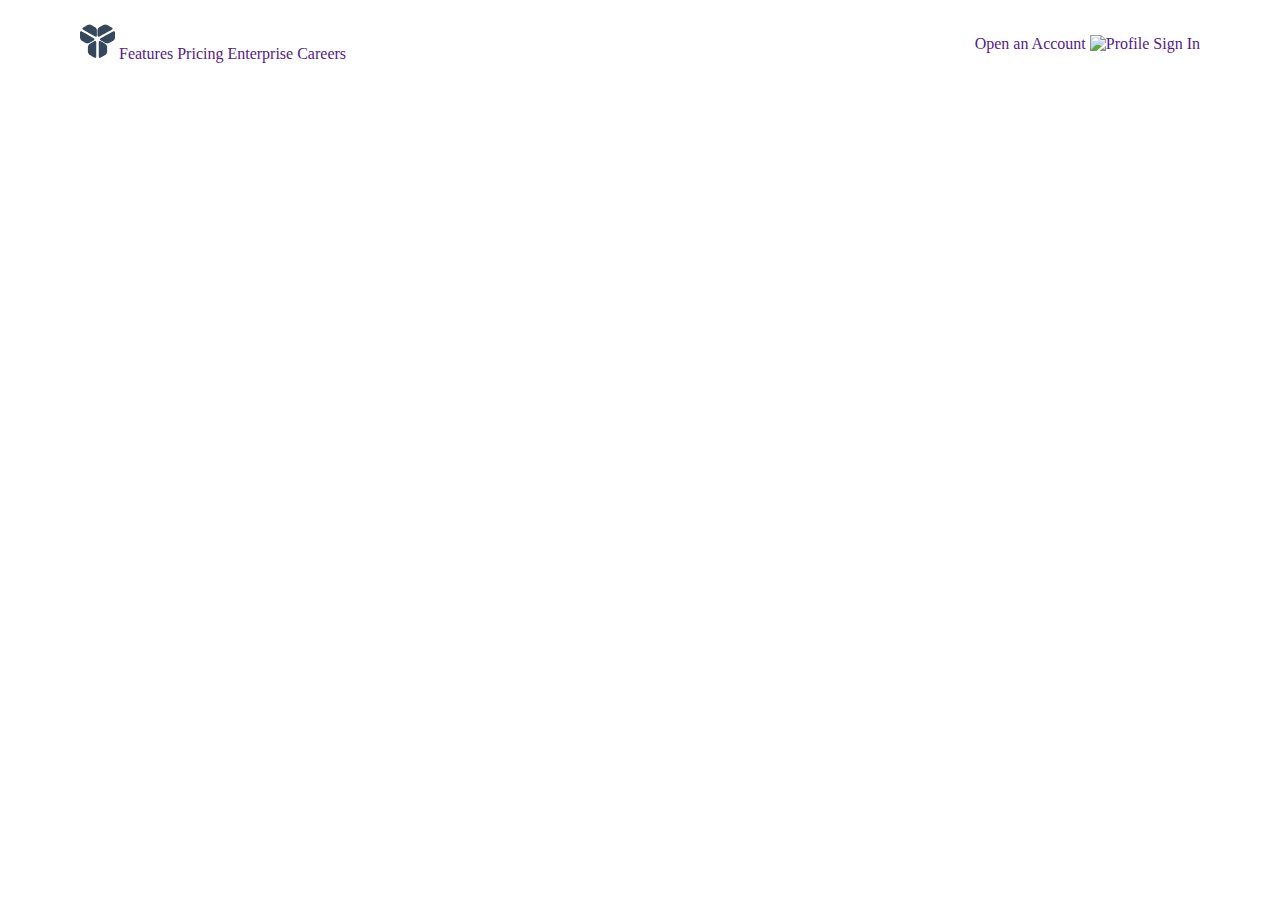
==== index.html @ 6ac71b0c "Iniciando projeto" ====
<!DOCTYPE html>
<html lang="en">
<head>
    <meta charset="UTF-8">
    <meta name="viewport" content="width=device-width, initial-scale=1.0">
    <title>Landing Page</title>
    <link rel="stylesheet" href="./style/style.css">
</head>
<body>
    <header class="cabecalho">
        <div class="cabecalho_menu">
            <img class="logo" src="./template/Logo.png" alt="Logo">
            <a href="">Features</a>
            <a href="">Pricing</a>
            <a href="">Enterprise</a>
            <a href="">Careers</a>
        </div>
        <div class="cabecalho_profile">
            <a href="">Open an Account</a>
            <a href="">
                <img src="" alt="Profile">
                Sign In
            </a>
        </div>
    </header>
    <main>

    </main>
    <footer>

    </footer>
</body>
</html>
---- style/style.css ----
:root {
    --color1: #36485C;
}

body {
    margin: 0;
    padding: 0;
}

body a {
    text-decoration: none;
}

.cabecalho {
    color: var(--color1);
    width: 100wh;
    display: flex;
    align-items: center;
    justify-content: space-between;
    padding: 24px 80px;
}

.cabecalho__menu {
    
    display: flex;
    align-items: center;
    gap: 56px;
}
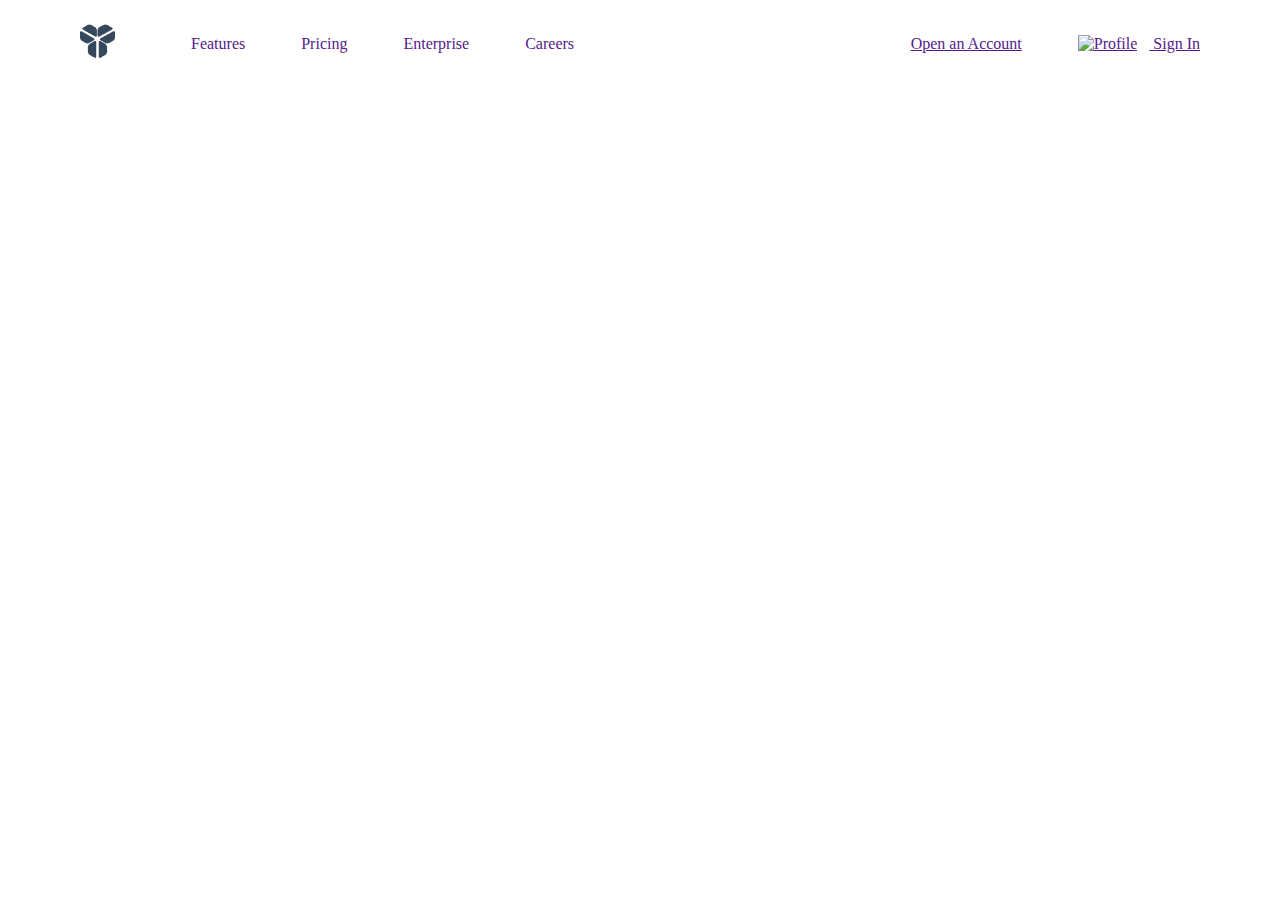
==== commit e723d9ce: "Iniciando projeto2" ====
--- a/index.html
+++ b/index.html
@@ -8,14 +8,18 @@
 </head>
 <body>
     <header class="cabecalho">
-        <div class="cabecalho_menu">
-            <img class="logo" src="./template/Logo.png" alt="Logo">
-            <a href="">Features</a>
-            <a href="">Pricing</a>
-            <a href="">Enterprise</a>
-            <a href="">Careers</a>
+        <div class="cabecalho__menu">
+            <div class="logo">
+                <img src="./template/Logo.png" alt="Logo">
+            </div>
+            <div class="menu">
+                <a href="">Features</a>
+                <a href="">Pricing</a>
+                <a href="">Enterprise</a>
+                <a href="">Careers</a>
+            </div>
         </div>
-        <div class="cabecalho_profile">
+        <div class="cabecalho__profile">
             <a href="">Open an Account</a>
             <a href="">
                 <img src="" alt="Profile">
--- a/style/style.css
+++ b/style/style.css
@@ -5,10 +5,6 @@
 body {
     margin: 0;
     padding: 0;
-}
-
-body a {
-    text-decoration: none;
 }
 
 .cabecalho {
@@ -21,8 +17,29 @@
 }
 
 .cabecalho__menu {
-    
+    display: flex;
+}
+
+.cabecalho__menu a {
+    text-decoration: none;
+}
+
+.logo {
+    padding-right: 76px;
+}
+
+.menu {
     display: flex;
     align-items: center;
+    justify-content: space-between;
     gap: 56px;
+}
+
+.cabecalho__profile {
+    display: flex;
+    gap: 56px;
+}
+
+.cabecalho__profile img {
+    padding-right: 12px;
 }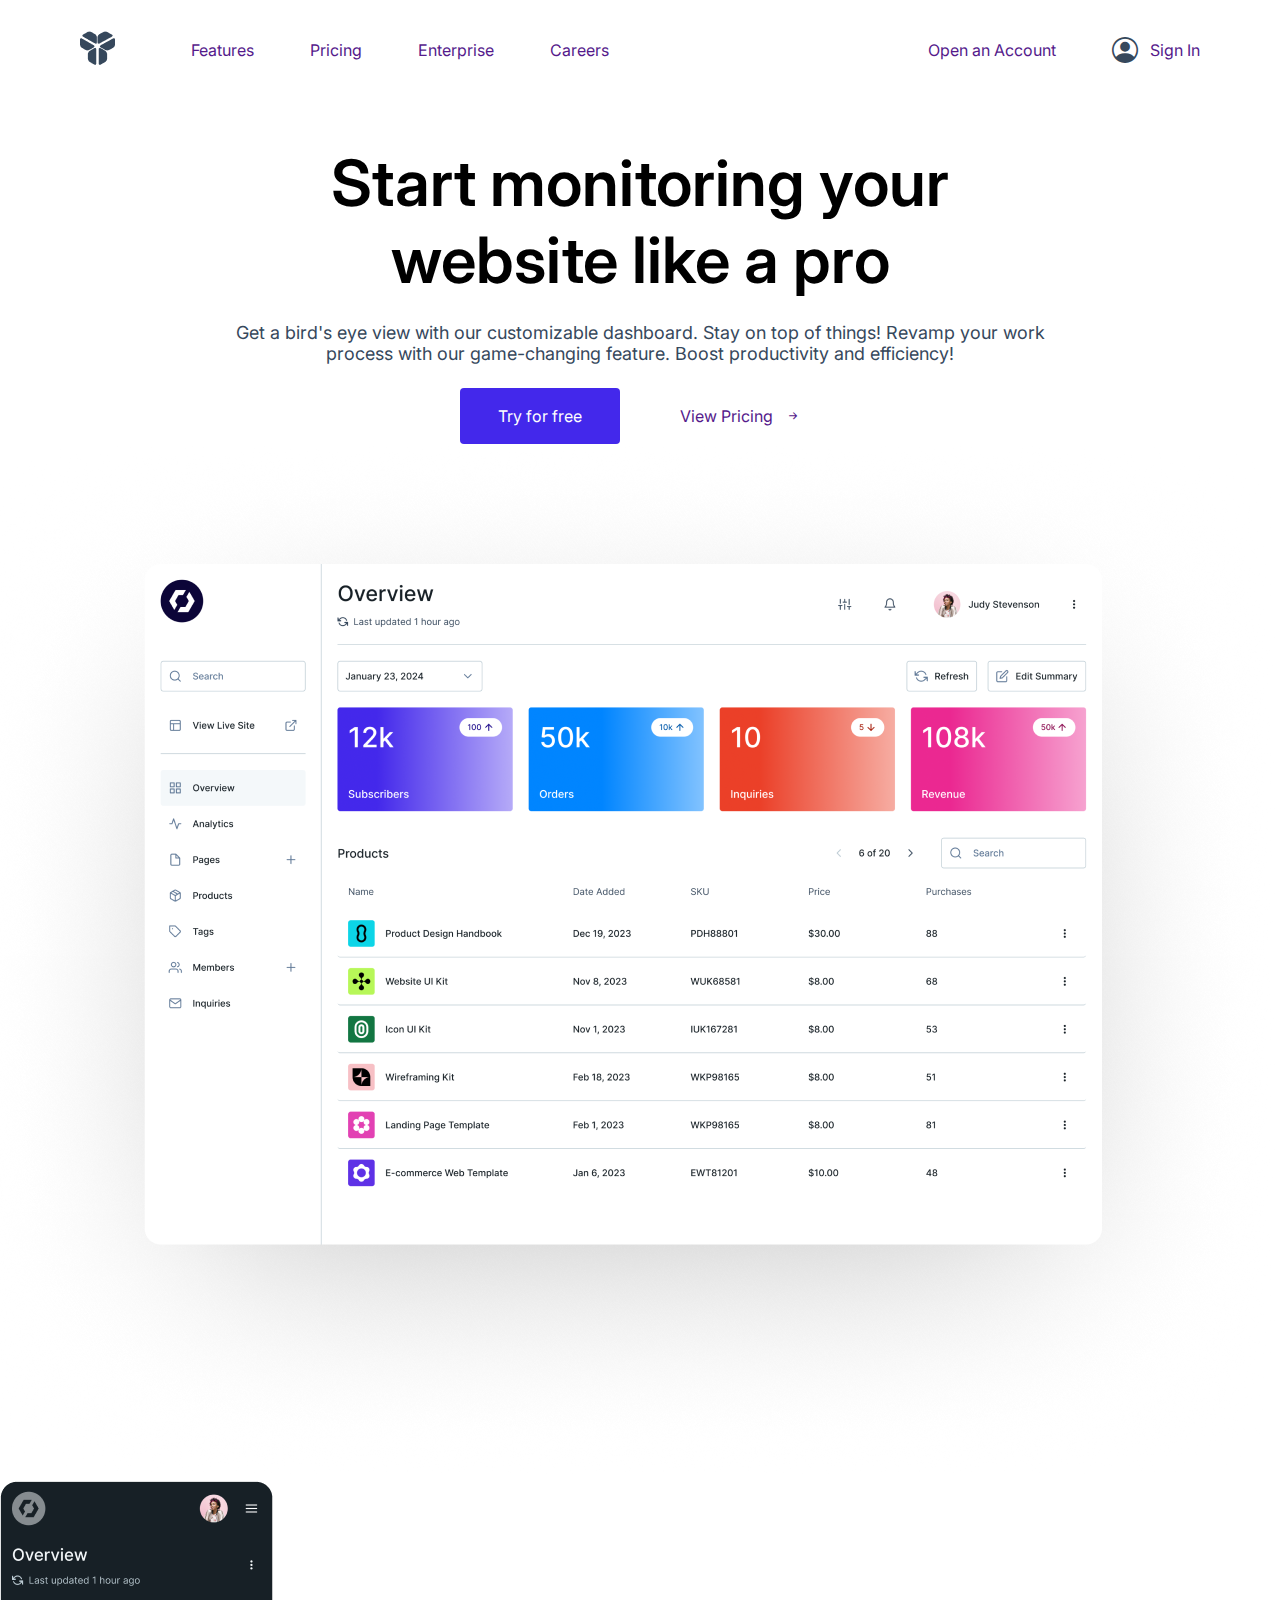
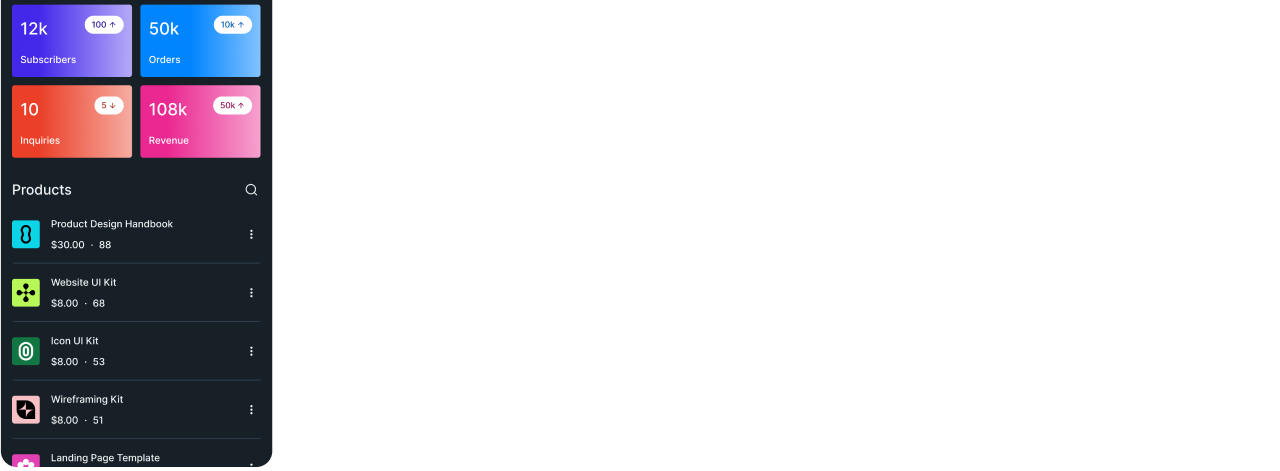
==== commit 6cbeaf92: "Iniciando projeto3" ====
--- a/index.html
+++ b/index.html
@@ -5,6 +5,7 @@
     <meta name="viewport" content="width=device-width, initial-scale=1.0">
     <title>Landing Page</title>
     <link rel="stylesheet" href="./style/style.css">
+    <link href="https://cdn.jsdelivr.net/npm/bootstrap-icons@1.8.0/font/bootstrap-icons.css" rel="stylesheet">
 </head>
 <body>
     <header class="cabecalho">
@@ -21,14 +22,26 @@
         </div>
         <div class="cabecalho__profile">
             <a href="">Open an Account</a>
-            <a href="">
-                <img src="" alt="Profile">
-                Sign In
+            <a class="cabecalho__profile__login" href="">
+                <i class="bi bi-person-circle"></i>
+                <p>Sign In</p>
             </a>
         </div>
     </header>
+    <div class="sub_cabecalho">
+        <h1>Start monitoring your website like a pro</h1>
+        <h3>Get a bird's eye view with our customizable dashboard. Stay on top of things! Revamp your work process with our game-changing feature. Boost productivity and efficiency!</h3>
+        <div class="sub_cabecalho__botoes">
+            <a href="">Try for free</a>
+            <a href="">
+                <p>View Pricing</p>
+                <i class="bi bi-arrow-right-short"></i>
+            </a>
+        </div>
+    </div>
     <main>
-
+        <img class="template" src="./template/Desktop - Light.png" alt="white-template">
+        <img class="mobile" src="./template/Mobile.png" alt="mobile">
     </main>
     <footer>
 
--- a/style/style.css
+++ b/style/style.css
@@ -1,10 +1,14 @@
+@import url('https://fonts.googleapis.com/css2?family=Inter:wght@500&display=swap');
+
 :root {
     --color1: #36485C;
+    --color2: #4328EB;
 }
 
 body {
     margin: 0;
     padding: 0;
+    width: 100wh;
 }
 
 .cabecalho {
@@ -14,14 +18,17 @@
     align-items: center;
     justify-content: space-between;
     padding: 24px 80px;
+    font-family: 'Inter', sans-serif;
+    font-size: 16px;
+    margin-bottom: 44px;
+}
+
+.cabecalho a {
+    text-decoration: none;
 }
 
 .cabecalho__menu {
     display: flex;
-}
-
-.cabecalho__menu a {
-    text-decoration: none;
 }
 
 .logo {
@@ -37,9 +44,67 @@
 
 .cabecalho__profile {
     display: flex;
+    align-items: center;
     gap: 56px;
 }
 
-.cabecalho__profile img {
-    padding-right: 12px;
+.cabecalho__profile__login {
+    display: flex;
+    align-items: center;
+}
+
+.cabecalho__profile__login i {
+    margin-right: 12px;
+    color: var(--color1);
+    font-size: 26px;
+}
+
+.sub_cabecalho {
+    font-family: 'Inter', sans-serif;
+    display: flex;
+    margin: 0 auto;
+    width: 846px;
+    flex-direction: column;
+    align-items: center;
+    gap: 24px;
+    text-align: center;
+}
+
+.sub_cabecalho h1 {
+    font-size: 64px;
+    font-weight: 600;
+    margin: 0;
+}
+
+.sub_cabecalho h3 {
+    font-size: 18px;
+    font-weight: 400;
+    color: var(--color1);
+    margin: 0;
+}
+
+.sub_cabecalho__botoes {
+    display: flex;
+    align-items: center;
+    gap: 40px;
+}
+
+.sub_cabecalho__botoes a:first-child {
+    background-color: var(--color2);
+    color: white;
+    border-radius: 4px;
+    
+}
+.sub_cabecalho__botoes a {
+    width: 160px;
+    height: 56px;
+    display: flex;
+    align-items: center;
+    justify-content: center;
+    gap: 12px;
+    text-decoration: none;
+}
+
+.mobile{
+    position: relative;
 }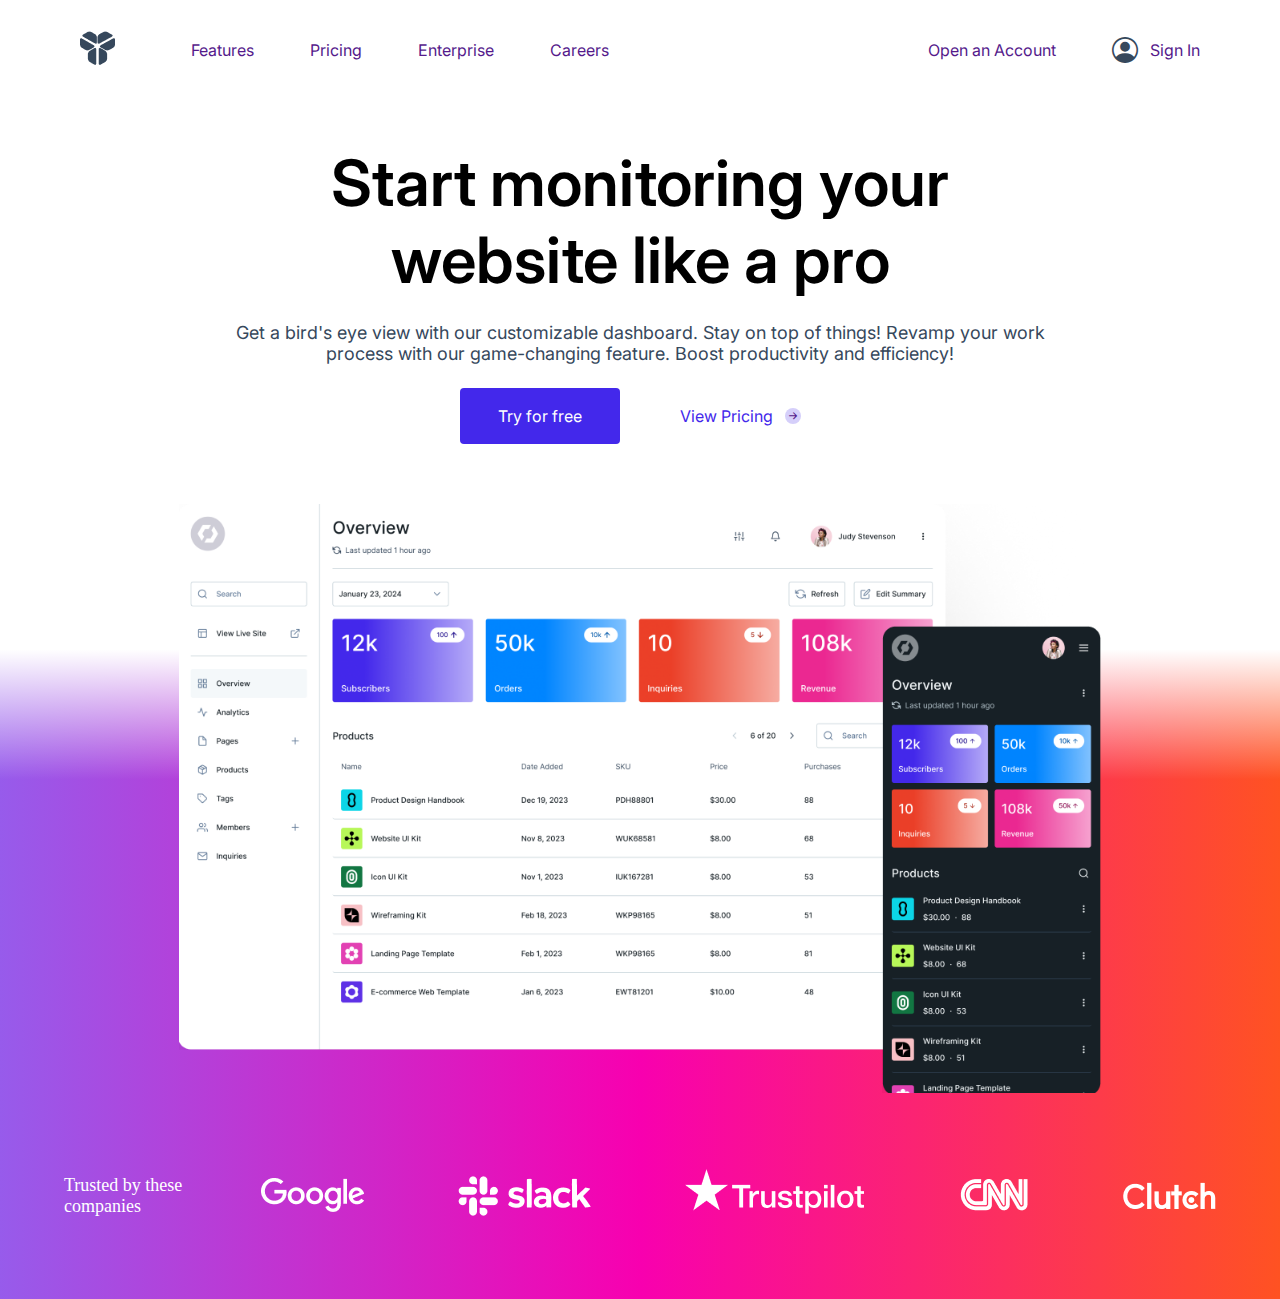
==== commit 4a64b73e: "Site finalizado" ====
--- a/index.html
+++ b/index.html
@@ -40,11 +40,21 @@
         </div>
     </div>
     <main>
-        <img class="template" src="./template/Desktop - Light.png" alt="white-template">
-        <img class="mobile" src="./template/Mobile.png" alt="mobile">
+        <div class="principal">
+            <img class="template" src="./template/full.png" alt="white-template">
+        </div> 
     </main>
-    <footer>
-
+    <footer class="rodape">
+        <div class="rodape__item">
+            <p>Trusted by these companies</p>
+            <div class="rodape__item__links">
+                <a><img src="./template/Google.png" alt="Google"></a>
+                <a><img src="./template/Slack.png" alt="Slack"></a>
+                <a><img src="./template/Trustpilot.png" alt="Trustpilot"></a>
+                <a><img src="./template/CNN logo.png" alt="CNN"></a>
+                <a><img src="./template/Clutch.png" alt="Clutch"></a>
+            </div>
+        </div>
     </footer>
 </body>
 </html>--- a/style/style.css
+++ b/style/style.css
@@ -3,12 +3,16 @@
 :root {
     --color1: #36485C;
     --color2: #4328EB;
+    --color3: #D5CFFA;
 }
 
 body {
     margin: 0;
     padding: 0;
     width: 100wh;
+    background: 
+        linear-gradient(to bottom, white 50%,transparent 60%) no-repeat,
+        linear-gradient(to left, #FF5222, #F800AF ,#975BEB) no-repeat;
 }
 
 .cabecalho {
@@ -60,6 +64,7 @@
 }
 
 .sub_cabecalho {
+    position: relative;
     font-family: 'Inter', sans-serif;
     display: flex;
     margin: 0 auto;
@@ -105,6 +110,50 @@
     text-decoration: none;
 }
 
-.mobile{
-    position: relative;
+.sub_cabecalho__botoes p {
+    color: var(--color2);
+}
+
+.sub_cabecalho__botoes i {
+    background-color: var(--color3);
+    border-radius: 100%;
+    width: 16px;
+    height: 16px;
+    display: flex;
+}
+
+.principal {
+    margin: 60px 10% 64px 10%;
+    display: flex;
+    align-items: center;
+    justify-content: center;
+}
+
+.template {
+    width: 90%;
+}
+
+.rodape {
+    /* margin: 0px 80px 80px 80px; */
+    margin: 0px 5% 5% 5%;
+}
+
+.rodape__item {
+    display: flex;
+    align-items: center;
+    justify-content: space-between;
+}
+
+.rodape__item p {
+    color: white;
+    font-size: 18px;
+    font-family: 'Inter' sans-serif;
+    font-weight: 400;
+}
+
+.rodape__item__links {
+    display: flex;
+    align-items: center;
+    width: 966px;
+    justify-content: space-between;
 }